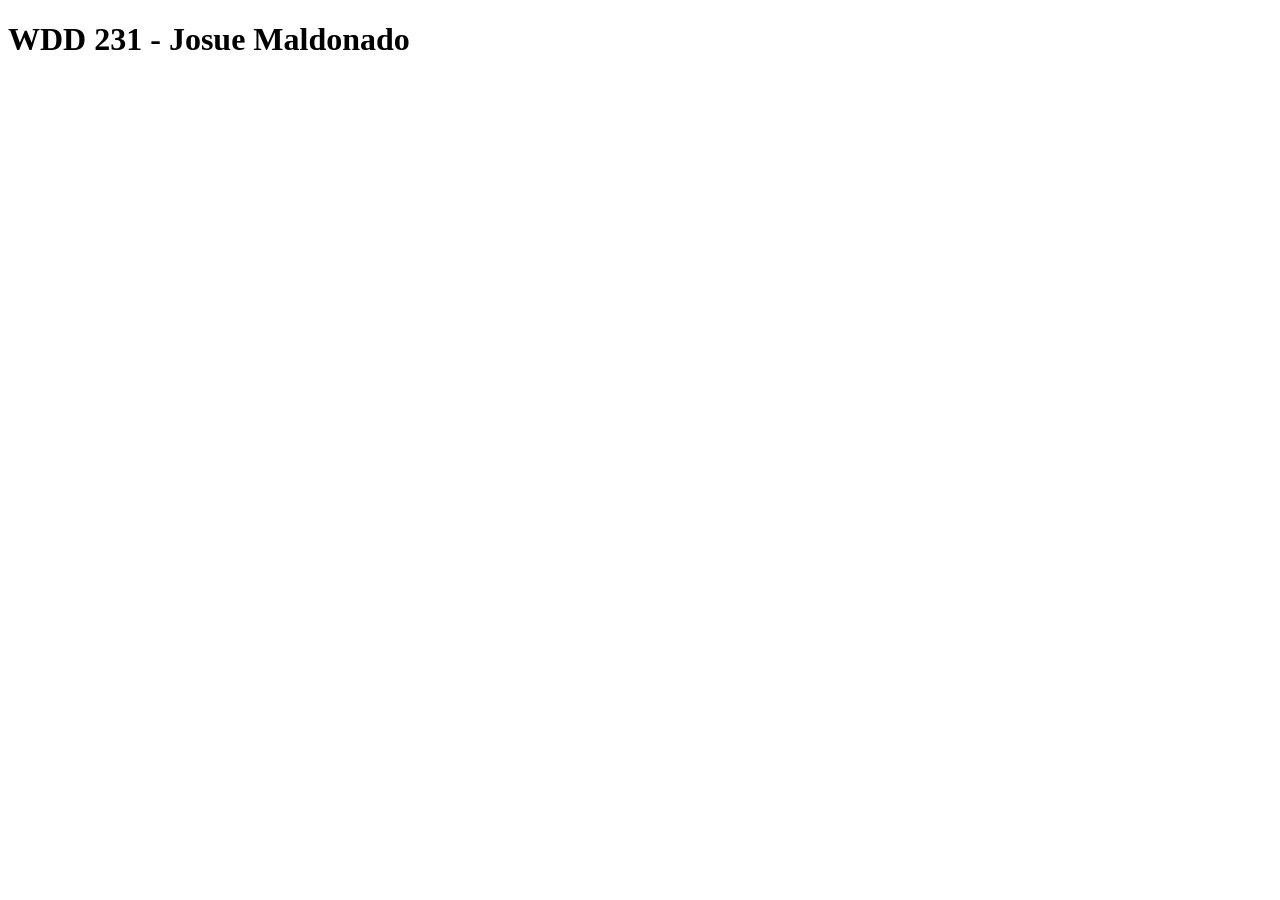
==== index.html @ 2497ad9d "test" ====
<!DOCTYPE html>
<html lang="en">

<head>
    <meta charset="UTF-8">
    <meta name="viewport" content="width=device-width, initial-scale=1.0">
    <title>WDD 231 - Josue Maldonado</title>
</head>

<body>
    <h1>WDD 231 - Josue Maldonado</h1>
</body>

</html>
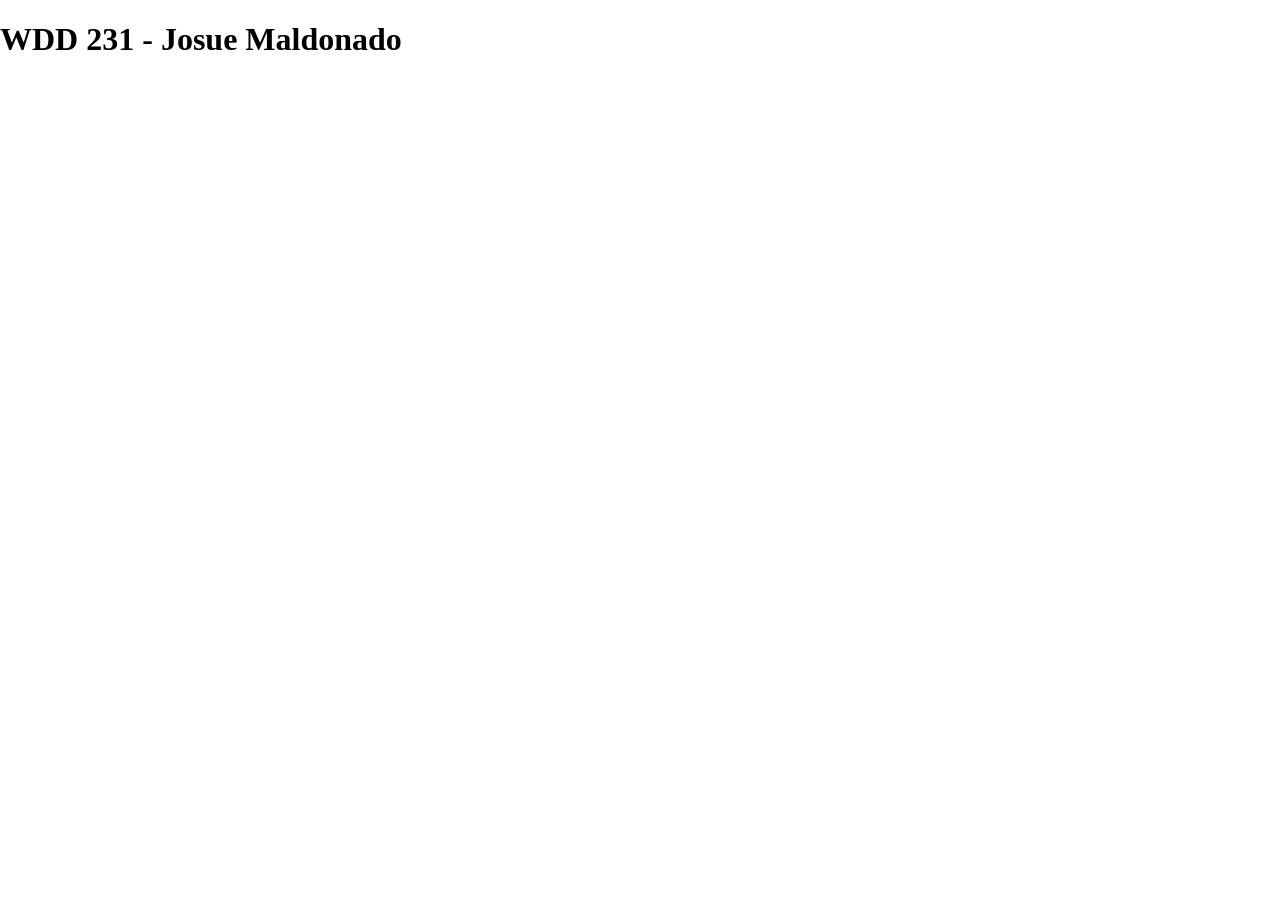
==== commit e494190e: "folders" ====
--- a/index.html
+++ b/index.html
@@ -5,6 +5,7 @@
     <meta charset="UTF-8">
     <meta name="viewport" content="width=device-width, initial-scale=1.0">
     <title>WDD 231 - Josue Maldonado</title>
+    <link rel="stylesheet" href="styles/normalize.css">
 </head>
 
 <body>
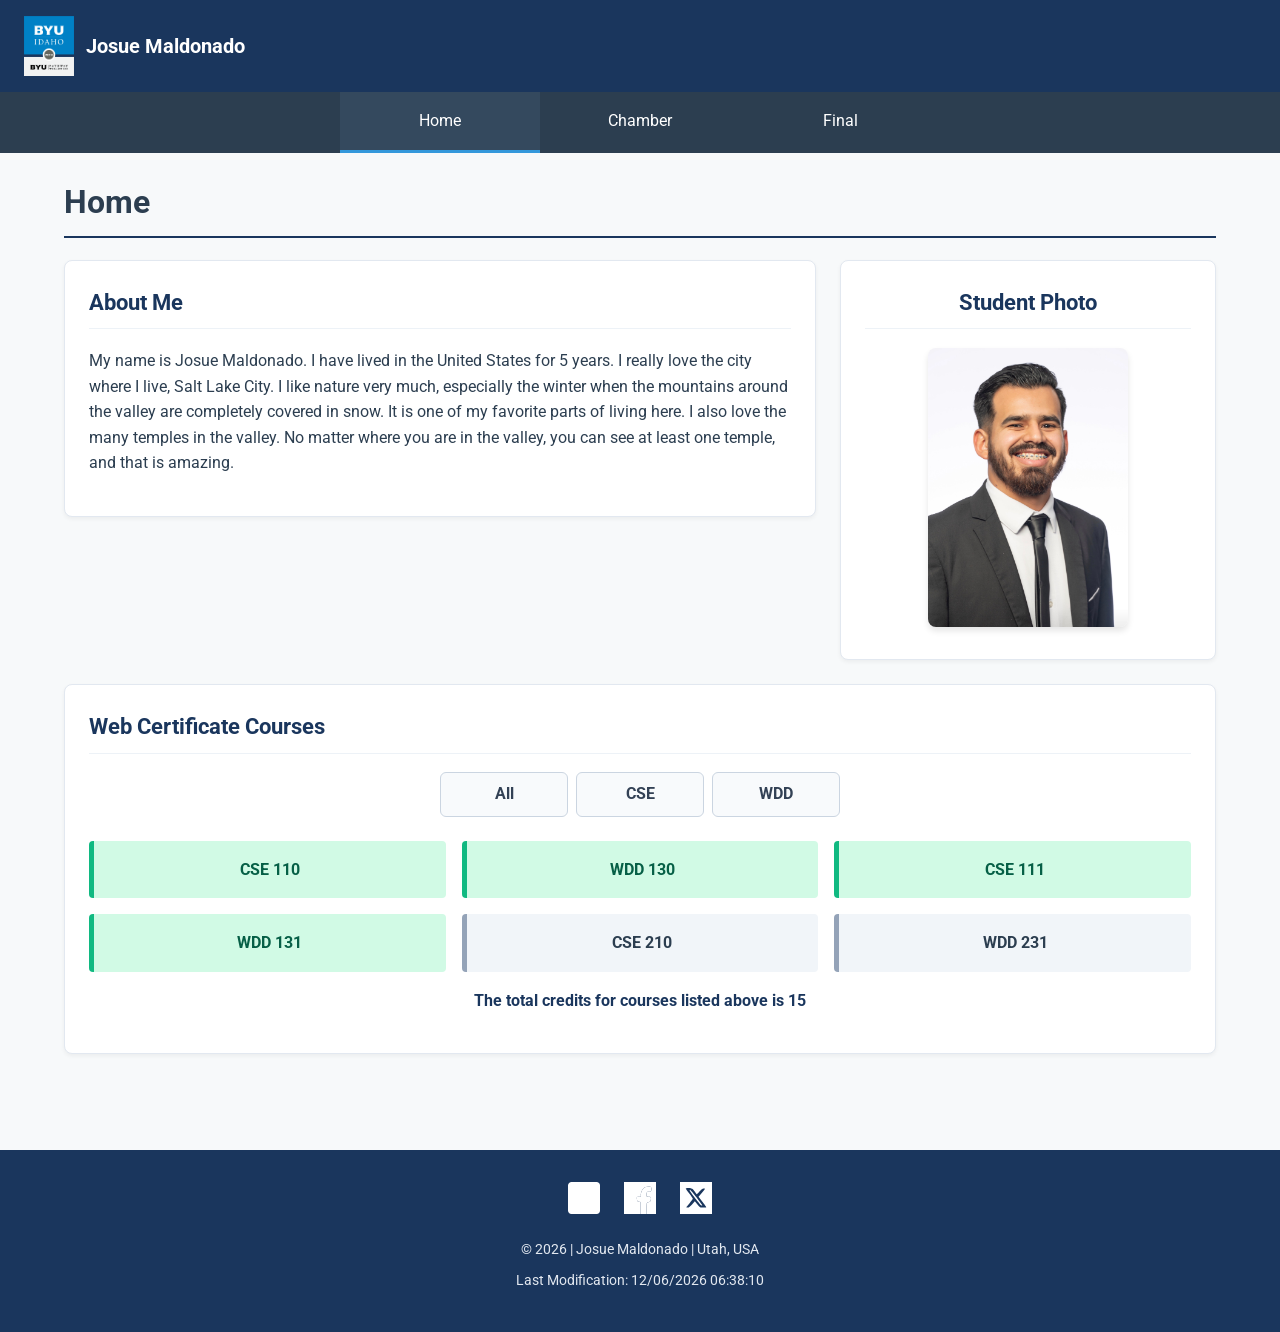
==== commit d6135099: "audit good i think" ====
--- a/index.html
+++ b/index.html
@@ -1,15 +1,88 @@
 <!DOCTYPE html>
 <html lang="en">
-
 <head>
     <meta charset="UTF-8">
     <meta name="viewport" content="width=device-width, initial-scale=1.0">
-    <title>WDD 231 - Josue Maldonado</title>
+    
+    <title>WDD 231 - Home Page | Josue Maldonado</title>
+    <meta name="description" content="Course home page for Josue Maldonado in WDD 231 at BYU-Idaho.">
+    <meta name="author" content="Josue Maldonado">
+    <link rel="preconnect" href="https://fonts.googleapis.com">
+    <link rel="preconnect" href="https://fonts.gstatic.com" crossorigin>
+    <link href="https://fonts.googleapis.com/css2?family=Roboto:wght@400;700&display=swap" rel="stylesheet">
     <link rel="stylesheet" href="styles/normalize.css">
+    <link rel="stylesheet" href="styles/small.css">
+    <link rel="stylesheet" href="styles/larger.css">
+    
+    <script src="scripts/navigation.js" defer></script>
+    <script src="scripts/date.js" defer></script>
+    <script src="scripts/course.js" defer></script>
 </head>
+<body>
 
-<body>
-    <h1>WDD 231 - Josue Maldonado</h1>
+    <header>
+        <div class="logo-area">
+            <img src="images/logo.png" alt="Site Logo" width="50" height="50">
+            <span>Josue Maldonado</span>
+        </div>
+        <button id="menu-toggle" aria-label="Toggle Menu">&#9776;</button>
+    </header>
+
+    <nav>
+        <ul class="navigation">
+            <li><a href="index.html" class="active">Home</a></li>
+            <li><a href="chamber/index.html">Chamber</a></li>
+            <li><a href="final/index.html">Final</a></li>
+        </ul>
+    </nav>
+
+    <main>
+        <h1>Home</h1>
+        
+        <div class="top-layout">
+            <section class="card">
+                <h2>About Me</h2>
+                <p>My name is Josue Maldonado. I have lived in the United States for 5 years. I really love the city where I live, Salt Lake City. I like nature very much, especially the winter when the mountains around the valley are completely covered in snow. It is one of my favorite parts of living here. I also love the many temples in the valley. No matter where you are in the valley, you can see at least one temple, and that is amazing.</p>
+            </section>
+
+            <section class="card profile-section">
+                <h2>Student Photo</h2>
+                <img src="images/profile.jpeg" alt="Josue Maldonado - Student Profile Picture" width="200" height="200">
+            </section>
+        </div>
+
+        <section class="card" id="certificate-section">
+            <h2>Web Certificate Courses</h2>
+            
+            <div class="filters">
+                <button id="btn-all">All</button>
+                <button id="btn-cse">CSE</button>
+                <button id="btn-wdd">WDD</button>
+            </div>
+            
+            <div class="courses-container"></div>
+            
+            <p class="credits-display">The total credits for courses listed above is <span id="total-credits">0</span></p>
+        </section>
+    </main>
+
+    <footer>
+        <div class="social-links">
+            <a href="https://linkedin.com" target="_blank" rel="noopener">
+                <img src="images/LinkedIN.webp" alt="LinkedIn Profile" width="32" height="32">
+            </a>
+            <a href="https://facebook.com" target="_blank" rel="noopener">
+                <img src="images/facebook-logo.svg" alt="Facebook" width="32" height="32">
+            </a>
+            <a href="https://x.com" target="_blank" rel="noopener">
+                <img src="images/twitter-logo.svg" alt="X Account" width="32" height="32">
+            </a>
+        </div>
+        
+        <p>&copy; <span id="currentyear"></span> | Josue Maldonado | Utah, USA</p>
+        
+        <p id="lastModified"></p>
+    </footer>
+
 </body>
-
-</html>+</html>
--- a/styles/small.css
+++ b/styles/small.css
@@ -0,0 +1,197 @@
+*, *::before, *::after {
+    box-sizing: border-box;
+}
+
+body {
+    font-family: 'Roboto', sans-serif;
+    margin: 0;
+    padding: 0;
+    background-color: #f7f9fa;
+    color: #2c3e50;
+    line-height: 1.6;
+}
+
+img {
+    max-width: 100%;
+    height: auto;
+    object-fit: cover;
+}
+
+header {
+    background-color: #1a365d;
+    color: #ffffff;
+    display: flex;
+    justify-content: space-between;
+    align-items: center;
+    padding: 1rem 1.5rem;
+}
+
+.logo-area {
+    display: flex;
+    align-items: center;
+    gap: 0.75rem;
+    font-size: 1.25rem;
+    font-weight: bold;
+}
+
+#menu-toggle {
+    background: none;
+    border: none;
+    color: #ffffff;
+    font-size: 1.75rem;
+    cursor: pointer;
+    padding: 0.25rem 0.5rem;
+}
+
+nav {
+    background-color: #2c3e50;
+}
+
+.navigation {
+    list-style: none;
+    padding: 0;
+    margin: 0;
+    display: none;
+    flex-direction: column;
+}
+
+.navigation.open {
+    display: flex;
+}
+
+.navigation li a {
+    display: block;
+    color: #ffffff;
+    text-decoration: none;
+    padding: 1rem 1.5rem;
+    text-align: center;
+    transition: background-color 0.2s ease;
+    border-bottom: 3px solid transparent;
+}
+
+.navigation li a:hover, 
+.navigation li a.active {
+    background-color: #34495e;
+    border-bottom: 3px solid #3498db;
+}
+
+main {
+    padding: 1.5rem;
+    max-width: 1200px;
+    margin: 0 auto;
+}
+
+h1 {
+    font-size: 2rem;
+    border-bottom: 2px solid #1a365d;
+    padding-bottom: 0.5rem;
+    margin-top: 0;
+}
+
+.card {
+    background-color: #ffffff;
+    border: 1px solid #e2e8f0;
+    border-radius: 8px;
+    padding: 1.5rem;
+    margin-bottom: 1.5rem;
+    box-shadow: 0 2px 4px rgba(0,0,0,0.05);
+}
+
+.card h2 {
+    margin-top: 0;
+    color: #1a365d;
+    font-size: 1.4rem;
+    border-bottom: 1px solid #edf2f7;
+    padding-bottom: 0.5rem;
+}
+
+.profile-section {
+    text-align: center;
+}
+
+.profile-section img {
+    border-radius: 8px;
+    box-shadow: 0 4px 6px rgba(0,0,0,0.1);
+}
+
+.filters {
+    display: flex;
+    gap: 0.5rem;
+    margin-bottom: 1.25rem;
+}
+
+.filters button {
+    flex: 1;
+    padding: 0.75rem;
+    border: 1px solid #cbd5e1;
+    background-color: #f8fafc;
+    color: #334155;
+    font-weight: bold;
+    border-radius: 6px;
+    cursor: pointer;
+    transition: all 0.2s ease;
+}
+
+.filters button:hover {
+    background-color: #1a365d;
+    color: #ffffff;
+    border-color: #1a365d;
+}
+
+.courses-container {
+    display: flex;
+    flex-direction: column;
+    gap: 0.75rem;
+    margin-bottom: 1rem;
+}
+
+.course-card {
+    padding: 1rem;
+    background-color: #f1f5f9;
+    border-left: 5px solid #94a3b8;
+    border-radius: 4px;
+    font-weight: bold;
+    text-align: center;
+}
+
+.course-card.completed {
+    background-color: #d1fae5;
+    color: #065f46;
+    border-left-color: #10b981;
+}
+
+.credits-display {
+    font-weight: bold;
+    text-align: center;
+    color: #1a365d;
+}
+
+footer {
+    background-color: #1a365d;
+    color: #ffffff;
+    text-align: center;
+    padding: 2rem 1.5rem;
+    margin-top: 3rem;
+}
+
+.social-links {
+    display: flex;
+    justify-content: center;
+    gap: 1.5rem;
+    margin-bottom: 1rem;
+}
+
+.social-links img {
+    filter: brightness(0) invert(1);
+    transition: transform 0.2s ease;
+}
+
+.social-links img:hover {
+    transform: scale(1.15);
+}
+
+footer p {
+    margin: 0.5rem 0;
+    font-size: 0.9rem;
+    color: #e2e8f0;
+}
--- a/styles/larger.css
+++ b/styles/larger.css
@@ -0,0 +1,35 @@
+@media (min-width: 48rem) {
+    #menu-toggle {
+        display: none;
+    }
+
+    .navigation {
+        display: flex !important;
+        flex-direction: row;
+        justify-content: center;
+        background-color: #2c3e50;
+    }
+
+    .navigation li {
+        flex: 1;
+        max-width: 200px;
+    }
+
+    .top-layout {
+        display: grid;
+        grid-template-columns: 2fr 1fr;
+        gap: 1.5rem;
+        align-items: start;
+    }
+
+    .courses-container {
+        display: grid;
+        grid-template-columns: repeat(3, 1fr);
+        gap: 1rem;
+    }
+
+    .filters {
+        max-width: 400px;
+        margin: 0 auto 1.5rem auto;
+    }
+}
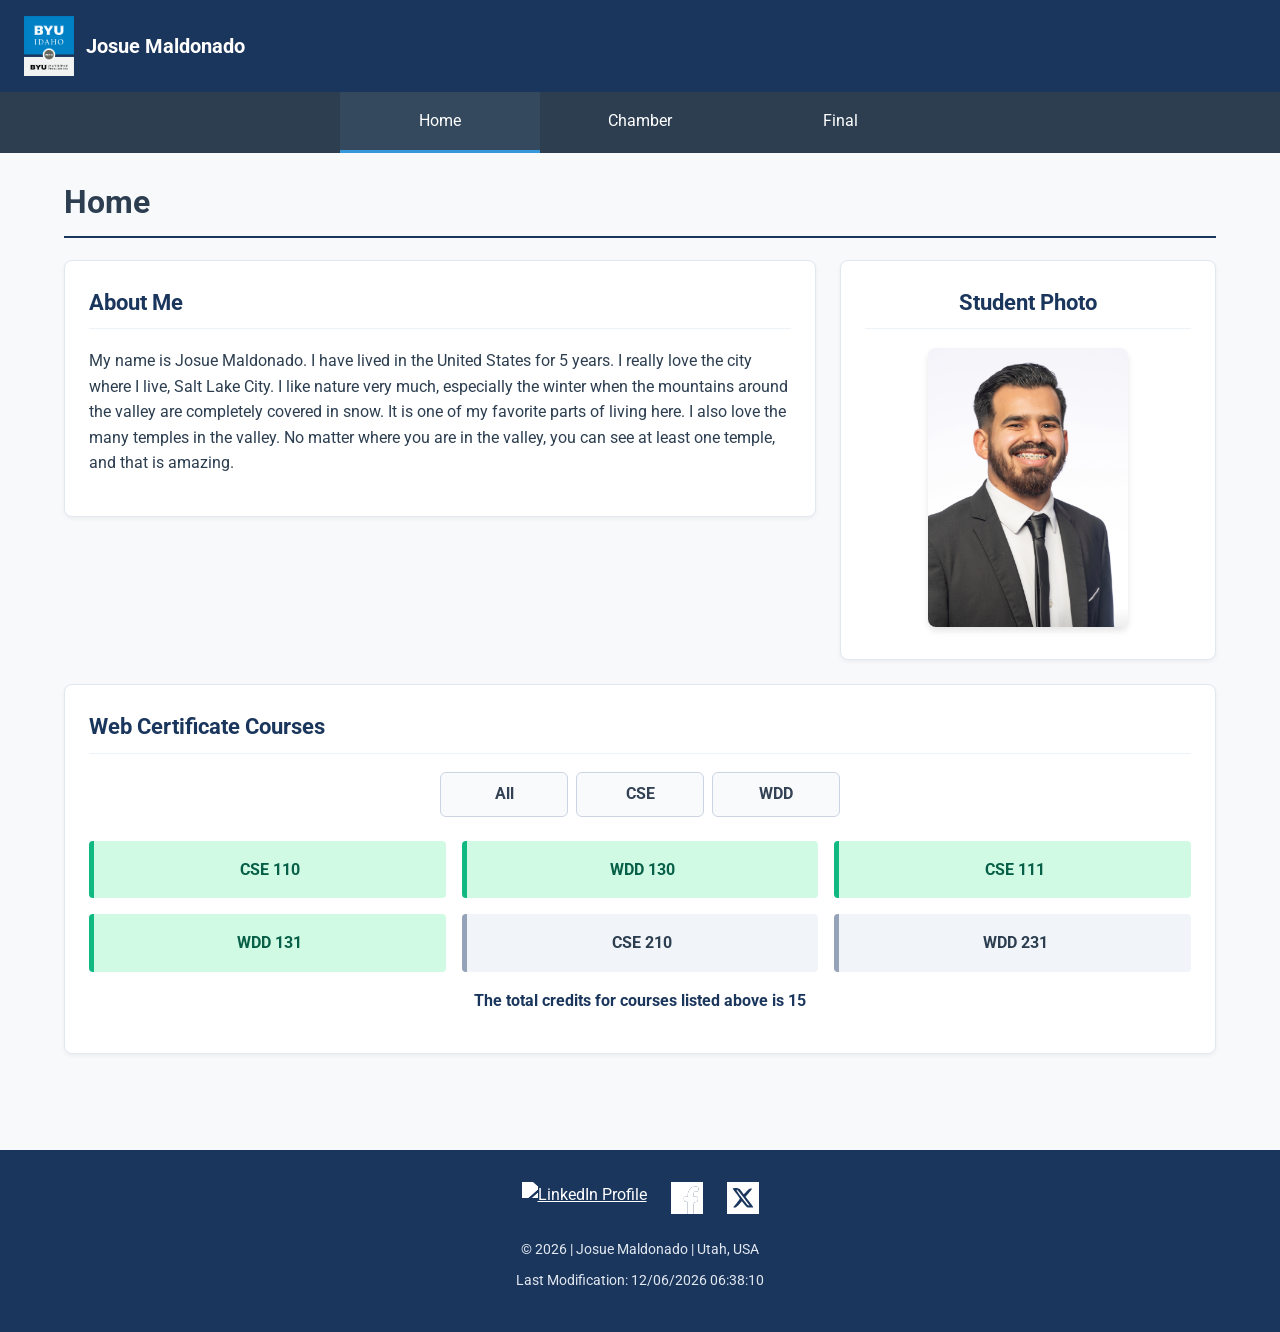
==== commit e17e81d5: "logo" ====
--- a/index.html
+++ b/index.html
@@ -69,7 +69,7 @@
     <footer>
         <div class="social-links">
             <a href="https://linkedin.com" target="_blank" rel="noopener">
-                <img src="images/LinkedIN.webp" alt="LinkedIn Profile" width="32" height="32">
+                <img src="images/linkedin.webp" alt="LinkedIn Profile" width="32" height="32">
             </a>
             <a href="https://facebook.com" target="_blank" rel="noopener">
                 <img src="images/facebook-logo.svg" alt="Facebook" width="32" height="32">
